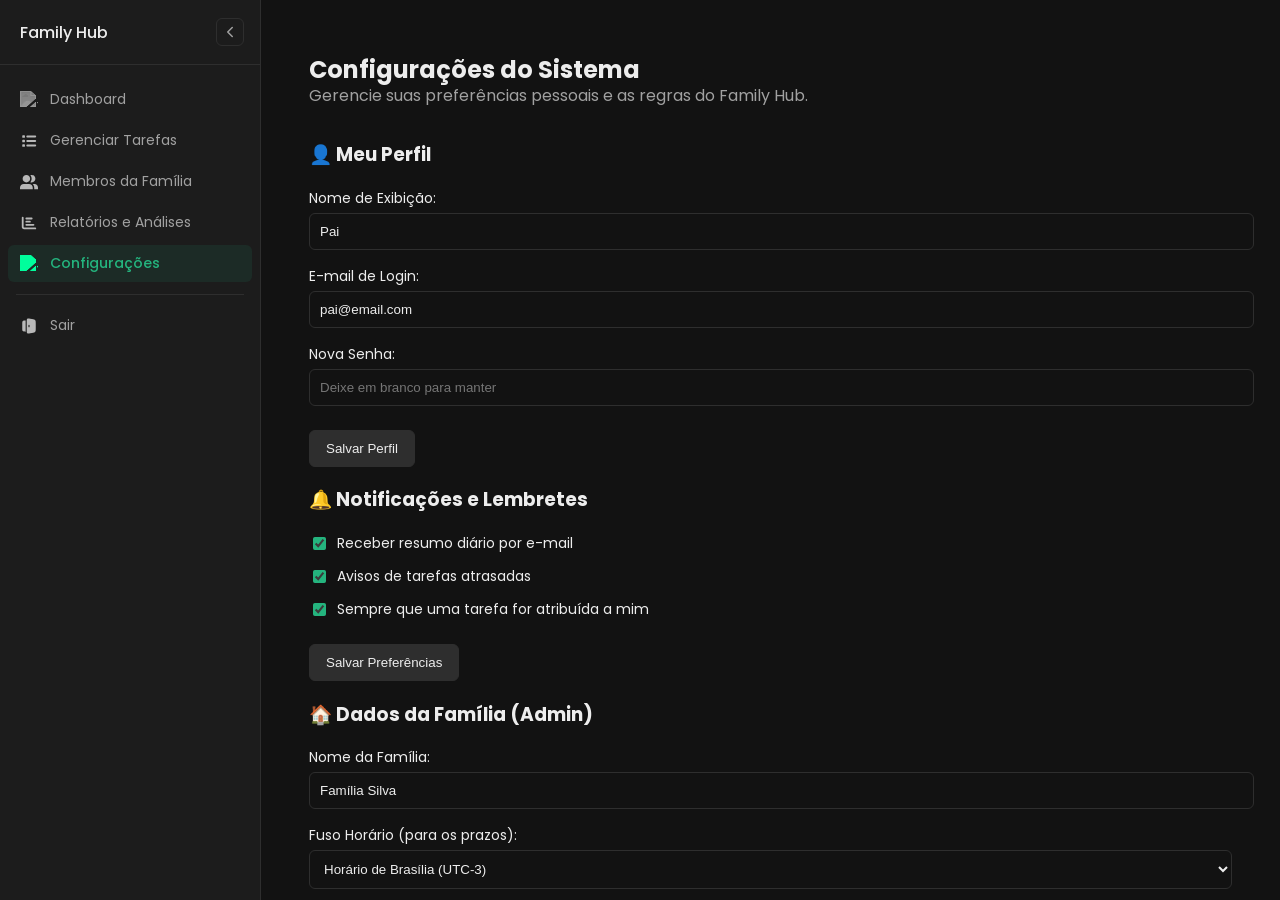
==== pages/configurações.html @ 8e5e6873 "Criação da estrutura" ====
<!DOCTYPE html>
<html lang="pt-br">

<head>
    <meta charset="UTF-8">
    <meta name="viewport" content="width=device-width, initial-scale=1.0">
    <title>Family Hub - Configurações</title>
    <link rel="stylesheet" href="../css/style.css">
</head>

<body>
    <div id="layout-principal" class="layout-principal">

        <aside id="menu-lateral" class="menu-lateral">
            <div class="sidebar-header">
                <h1>Family Hub</h1>
                <button id="toggle-sidebar" class="toggle-btn" title="Recolher Menu">
                    <svg width="18" height="18" viewBox="0 0 24 24" fill="none" stroke="currentColor" stroke-width="2" stroke-linecap="round" stroke-linejoin="round"><polyline points="15 18 9 12 15 6"></polyline></svg>
                </button>
            </div>
            <nav>
                <ul>
                    <li>
                        <a href="../index.html">
                            <img class="icon" src="../assets/icons/house-solid-full.svg" alt="#">
                            <span class="menu-text">Dashboard</span>
                        </a>
                    </li>
                    <li>
                        <a href="tarefas.html">
                            <img class="icon" src="../assets/icons/list-solid-full.svg" alt="#">
                            <span class="menu-text">Gerenciar Tarefas</span>
                        </a>
                    </li>
                    <li>
                        <a href="membros.html">
                            <img class="icon" src="../assets/icons/members.svg" alt="#">
                            <span class="menu-text">Membros da Família</span>
                        </a>
                    </li>
                    <li>
                        <a href="relatorios.html">
                            <img class="icon" src="../assets/icons/chart-bar-solid-full.svg" alt="#">
                            <span class="menu-text">Relatórios e Análises</span>
                        </a>
                    </li>
                    <li>
                        <a href="configurações.html" class="active">
                            <img class="icon" src="../assets/icons/gear-solid-full.svg" alt="#">
                            <span class="menu-text">Configurações</span>
                        </a>
                    </li>
                </ul>
                <hr>
                <ul>
                    <li>
                        <a href="login.html">
                            <img class="icon" src="../assets/icons/solar_exit-bold.svg" alt="#">
                            <span class="menu-text">Sair</span>
                        </a>
                    </li>
                </ul>
            </nav>
        </aside>

        <main class="conteudo-principal">
            <h2>Configurações do Sistema</h2>
            <p style="color: var(--text-secondary); margin-top: -24px; margin-bottom: 32px;">Gerencie suas preferências pessoais e as regras do Family Hub.</p>

            <div class="grid-resumo" style="grid-template-columns: 1fr;"> <!-- Config blocks layout -->
                <section>
                    <h3>👤 Meu Perfil</h3>
                    <form action="#" method="POST">
                        <div style="margin-bottom: 16px;">
                            <label style="display:block; margin-bottom: 4px; font-size: 14px;">Nome de Exibição:</label>
                            <input type="text" name="nome" value="Pai" required style="width: 100%; padding: 10px; border-radius: 6px; border: 1px solid var(--border-color); background: var(--bg-main); color: var(--text-primary);">
                        </div>
                        <div style="margin-bottom: 16px;">
                            <label style="display:block; margin-bottom: 4px; font-size: 14px;">E-mail de Login:</label>
                            <input type="email" name="email" value="pai@email.com" required style="width: 100%; padding: 10px; border-radius: 6px; border: 1px solid var(--border-color); background: var(--bg-main); color: var(--text-primary);">
                        </div>
                        <div style="margin-bottom: 24px;">
                            <label style="display:block; margin-bottom: 4px; font-size: 14px;">Nova Senha:</label>
                            <input type="password" name="senha" placeholder="Deixe em branco para manter" style="width: 100%; padding: 10px; border-radius: 6px; border: 1px solid var(--border-color); background: var(--bg-main); color: var(--text-primary);">
                        </div>
                        <button type="submit" style="background: var(--bg-hover); color: var(--text-primary); border: 1px solid var(--border-color); padding: 10px 16px; border-radius: 6px; font-weight: 500; cursor: pointer;">Salvar Perfil</button>
                    </form>
                </section>

                <section>
                    <h3>🔔 Notificações e Lembretes</h3>
                    <form action="#" method="POST">
                        <div style="margin-bottom: 12px; display: flex; align-items: center; gap: 8px;">
                            <input type="checkbox" name="notif_email" checked style="accent-color: var(--accent-color);">
                            <label style="font-size: 14px;">Receber resumo diário por e-mail</label>
                        </div>
                        <div style="margin-bottom: 12px; display: flex; align-items: center; gap: 8px;">
                            <input type="checkbox" name="notif_atraso" checked style="accent-color: var(--accent-color);">
                            <label style="font-size: 14px;">Avisos de tarefas atrasadas</label>
                        </div>
                        <div style="margin-bottom: 24px; display: flex; align-items: center; gap: 8px;">
                            <input type="checkbox" name="notif_nova_tarefa" checked style="accent-color: var(--accent-color);">
                            <label style="font-size: 14px;">Sempre que uma tarefa for atribuída a mim</label>
                        </div>
                        <button type="submit" style="background: var(--bg-hover); color: var(--text-primary); border: 1px solid var(--border-color); padding: 10px 16px; border-radius: 6px; font-weight: 500; cursor: pointer;">Salvar Preferências</button>
                    </form>
                </section>

                <section>
                    <h3>🏠 Dados da Família (Admin)</h3>
                    <form action="#" method="POST">
                        <div style="margin-bottom: 16px;">
                            <label style="display:block; margin-bottom: 4px; font-size: 14px;">Nome da Família:</label>
                            <input type="text" name="nome_familia" value="Família Silva" style="width: 100%; padding: 10px; border-radius: 6px; border: 1px solid var(--border-color); background: var(--bg-main); color: var(--text-primary);">
                        </div>
                        <div style="margin-bottom: 24px;">
                            <label style="display:block; margin-bottom: 4px; font-size: 14px;">Fuso Horário (para os prazos):</label>
                            <select name="fuso_horario" style="width: 100%; padding: 10px; border-radius: 6px; border: 1px solid var(--border-color); background: var(--bg-main); color: var(--text-primary);">
                                <option value="America/Sao_Paulo" selected>Horário de Brasília (UTC-3)</option>
                                <option value="America/Manaus">Manaus (UTC-4)</option>
                            </select>
                        </div>
                        <button type="submit" style="background: var(--bg-hover); color: var(--text-primary); border: 1px solid var(--border-color); padding: 10px 16px; border-radius: 6px; font-weight: 500; cursor: pointer;">Atualizar Família</button>
                    </form>
                </section>

                <section style="border-left: 4px solid var(--danger-color);">
                    <h3 style="color: var(--danger-color);">⚠️ Zona de Perigo</h3>
                    <p style="font-size: 14px; margin-bottom: 16px;">Ações irreversíveis para a sua conta.</p>
                    <button type="button" style="background: transparent; color: var(--danger-color); border: 1px solid var(--danger-color); padding: 10px 16px; border-radius: 6px; font-weight: 500; cursor: pointer;">Apagar Minha Conta e Dados</button>
                </section>
            </div>
        </main>
    </div>

    <script src="../js/sidebar.js"></script>
    <script src="../js/main.js"></script>
</body>

</html>
---- css/style.css ----
@import url('https://fonts.googleapis.com/css2?family=Poppins:wght@400;500;600&display=swap');

:root {
    --bg-main: #121212;
    --bg-panel: #1c1c1c;
    --bg-hover: #2e2e2e;
    --border-color: #2e2e2e;
    --text-primary: #ededed;
    --text-secondary: #a1a1a1;
    --accent-color: #24b47e;
    --danger-color: #f56565;
}

body, html {
    margin: 0;
    padding: 0;
    height: 100%;
    font-family: 'Poppins', system-ui, -apple-system, sans-serif;
    background-color: var(--bg-main);
    color: var(--text-primary);
}

header {
    display: none;
}

.layout-principal {
    display: flex;
    height: 100vh;
    overflow: hidden;
}

/* Sidebar */
.menu-lateral {
    width: 260px;
    background-color: var(--bg-panel);
    border-right: 1px solid var(--border-color);
    display: flex;
    flex-direction: column;
    transition: width 0.3s cubic-bezier(0.25, 0.8, 0.25, 1);
    overflow: hidden;
    position: relative;
    z-index: 10;
}

.menu-lateral.collapsed {
    width: 64px;
}

.sidebar-header {
    height: 64px;
    min-height: 64px;
    display: flex;
    align-items: center;
    padding: 0 16px;
    border-bottom: 1px solid var(--border-color);
    justify-content: space-between;
}

.sidebar-header h1 {
    font-size: 16px;
    font-weight: 500;
    color: var(--text-primary);
    margin: 0;
    white-space: nowrap;
    opacity: 1;
    transition: opacity 0.2s;
    margin-left: 4px;
}

.menu-lateral.collapsed .sidebar-header h1 {
    opacity: 0;
    pointer-events: none;
}

.toggle-btn {
    background: none;
    border: 1px solid var(--border-color);
    color: var(--text-secondary);
    cursor: pointer;
    padding: 4px;
    display: flex;
    align-items: center;
    border-radius: 6px;
    transition: 0.2s;
    position: absolute;
    right: 16px;
}

.toggle-btn:hover {
    background-color: var(--bg-hover);
    color: var(--text-primary);
}

.menu-lateral nav {
    flex: 1;
    padding: 16px 8px;
    overflow-y: auto;
}

.menu-lateral nav::-webkit-scrollbar {
    width: 4px;
}

.menu-lateral nav::-webkit-scrollbar-thumb {
    background-color: var(--bg-hover);
    border-radius: 4px;
}

.menu-lateral ul {
    list-style-type: none;
    padding: 0;
    margin: 0;
}

.menu-lateral li {
    margin-bottom: 4px;
}

.menu-lateral a {
    text-decoration: none;
    color: var(--text-secondary);
    display: flex;
    align-items: center;
    padding: 8px 12px;
    border-radius: 6px;
    transition: all 0.2s;
    white-space: nowrap;
    font-size: 14px;
}

.menu-lateral a:hover {
    background-color: var(--bg-hover);
    color: var(--text-primary);
}

.menu-lateral a.active {
    background-color: rgba(36, 180, 126, 0.1);
    color: var(--accent-color);
    font-weight: 500;
}

.icon {
    width: 18px;
    height: 18px;
    min-width: 18px;
    margin-right: 12px;
    filter: invert(0.6) sepia(0) saturate(0) hue-rotate(0) brightness(1.2); 
    transition: margin 0.3s;
}

.menu-lateral a.active .icon {
    filter: invert(0.5) sepia(1) saturate(5) hue-rotate(110deg) brightness(1.2); 
}

/* Hover botão de sair */
.menu-lateral a[href*="login.html"]:hover {
    background-color: rgba(245, 101, 101, 0.1);
    color: var(--danger-color);
}

.menu-lateral a[href*="login.html"]:hover .icon {
    filter: invert(40%) sepia(85%) saturate(2250%) hue-rotate(338deg) brightness(97%) contrast(92%);
}

/* Quando colapsado */
.menu-lateral.collapsed a {
    padding: 8px;
    justify-content: center;
}

.menu-lateral.collapsed .icon {
    margin-right: 0;
}

.menu-lateral.collapsed .menu-text {
    opacity: 0;
    pointer-events: none;
    transition: opacity 0.1s;
    width: 0;
}

.menu-text {
    opacity: 1;
    transition: opacity 0.3s 0.1s; 
}

.menu-lateral hr {
    border: none;
    border-top: 1px solid var(--border-color);
    margin: 12px 8px;
}

/* Main Content Wrapper */
.conteudo-principal {
    flex: 1;
    padding: 32px 48px;
    overflow-y: auto;
    background-color: var(--bg-main);
}
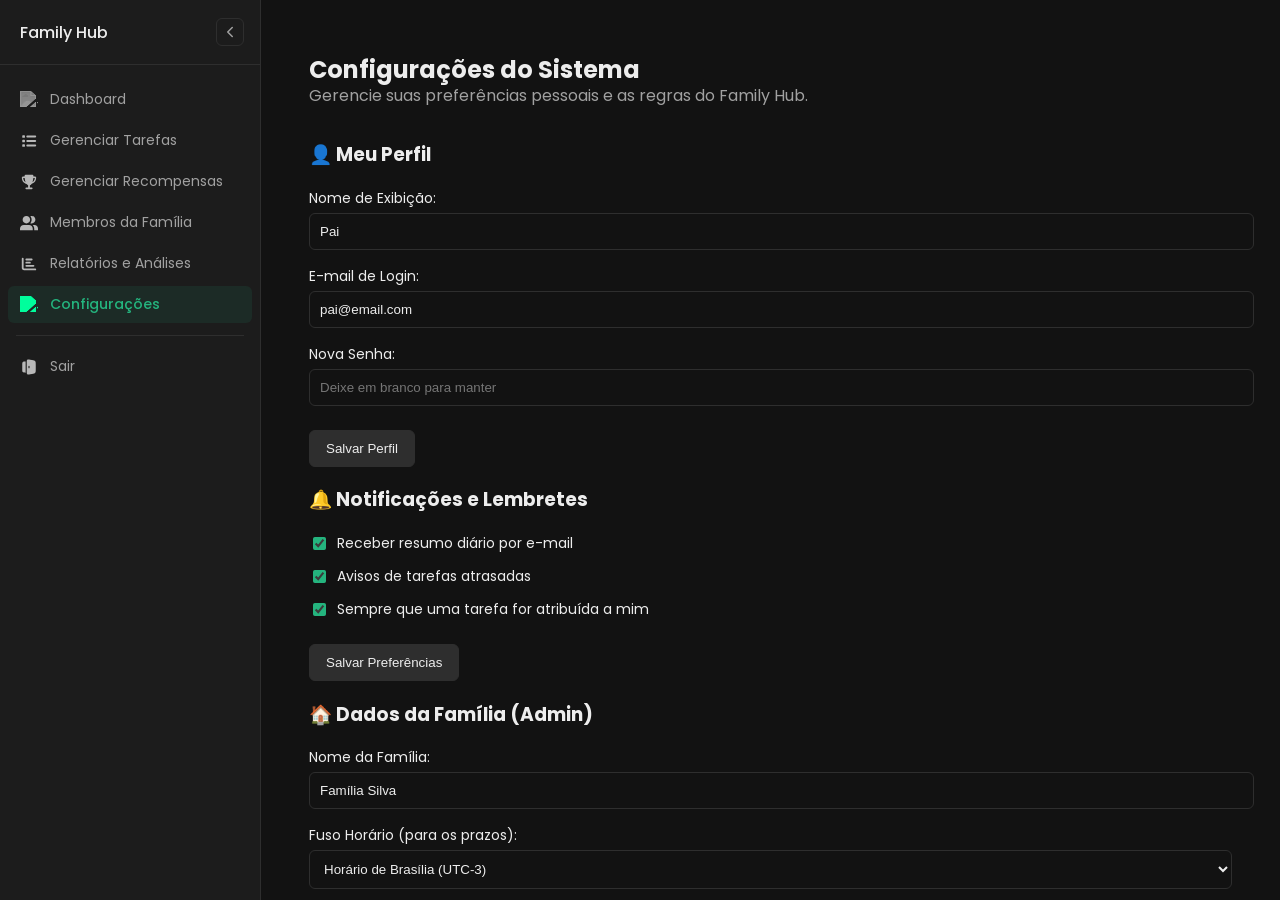
==== commit f220509b: "///Aprimoramento da página de Gerenciamento de Membros" ====
--- a/pages/configurações.html
+++ b/pages/configurações.html
@@ -30,6 +30,12 @@
                         <a href="tarefas.html">
                             <img class="icon" src="../assets/icons/list-solid-full.svg" alt="#">
                             <span class="menu-text">Gerenciar Tarefas</span>
+                        </a>
+                    </li>
+                    <li>
+                        <a href="recompensas.html">
+                            <img class="icon" src="../assets/icons/trophy-solid-full.svg" alt="#">
+                            <span class="menu-text">Gerenciar Recompensas</span>
                         </a>
                     </li>
                     <li>
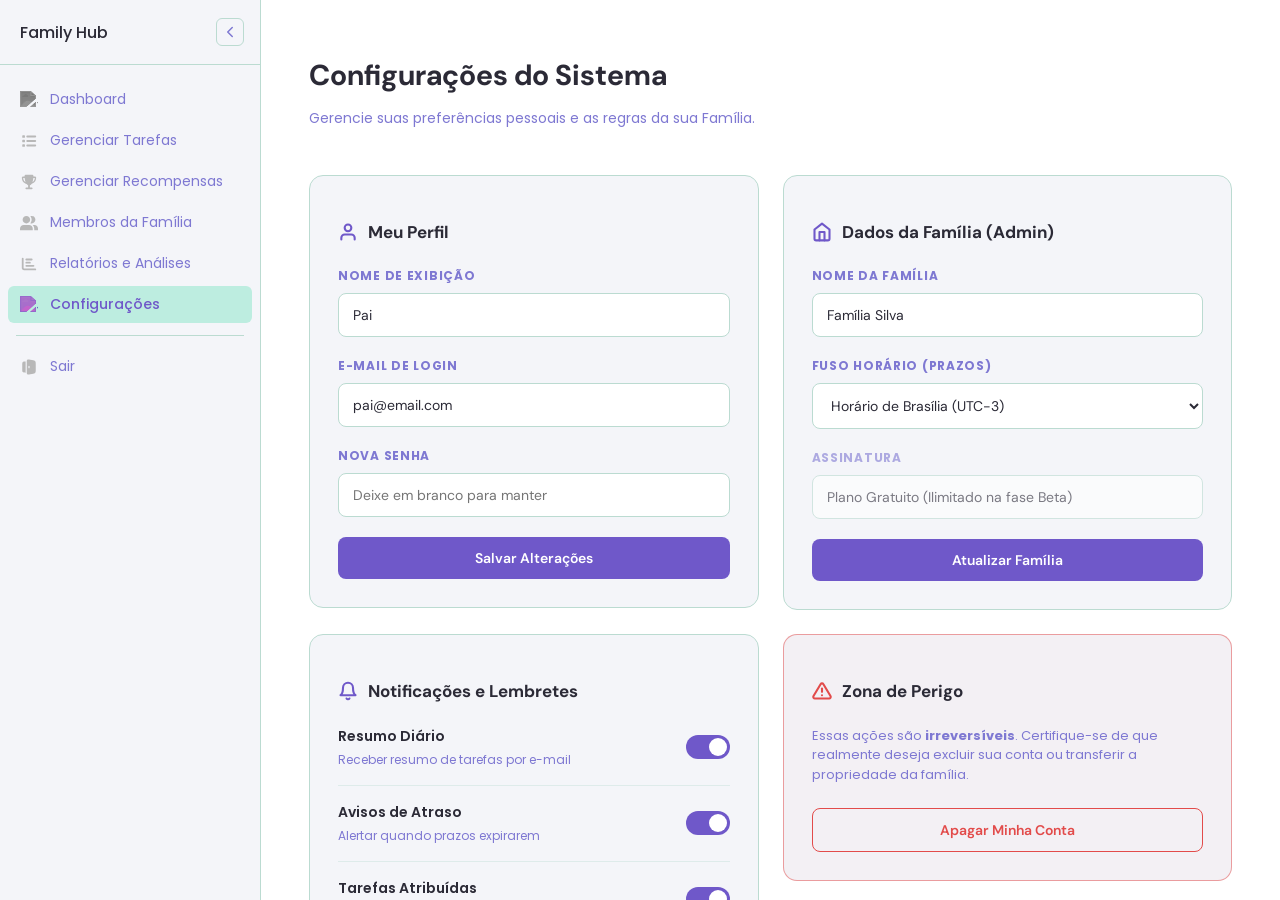
==== commit 4c39ff6e: "Atualização do sistema" ====
--- a/pages/configurações.html
+++ b/pages/configurações.html
@@ -6,6 +6,223 @@
     <meta name="viewport" content="width=device-width, initial-scale=1.0">
     <title>Family Hub - Configurações</title>
     <link rel="stylesheet" href="../css/style.css">
+    <link rel="preconnect" href="https://fonts.googleapis.com">
+    <link href="https://fonts.googleapis.com/css2?family=DM+Sans:wght@400;500;600;700&display=swap" rel="stylesheet">
+    
+    <style>
+        .page-header {
+            display: flex;
+            align-items: flex-start;
+            justify-content: space-between;
+            gap: 16px;
+            margin-bottom: 32px;
+            flex-wrap: wrap;
+        }
+        .page-header h2 {
+            font-size: 1.8rem;
+            font-weight: 700;
+            color: var(--text-primary);
+            margin-bottom: 6px;
+            font-family: 'DM Sans', sans-serif;
+        }
+        .page-header p {
+            font-size: 14px;
+            color: var(--text-secondary);
+        }
+
+        .settings-grid {
+            display: grid;
+            grid-template-columns: repeat(auto-fit, minmax(400px, 1fr));
+            gap: 24px;
+            align-items: flex-start;
+        }
+
+        .settings-card {
+            background: var(--bg-panel);
+            border: 1px solid var(--border-color);
+            border-radius: 14px;
+            padding: 28px;
+            transition: 0.2s ease;
+        }
+
+        .settings-card:hover {
+            border-color: var(--accent-light);
+            box-shadow: 0 4px 20px rgba(111, 88, 201, 0.08);
+        }
+
+        .settings-card h3 {
+            font-family: 'DM Sans', sans-serif;
+            font-size: 17px;
+            font-weight: 700;
+            color: var(--text-primary);
+            margin-bottom: 24px;
+            display: flex;
+            align-items: center;
+            gap: 10px;
+        }
+
+        .settings-card h3 svg {
+            color: var(--accent-color);
+        }
+
+        .form-group {
+            margin-bottom: 20px;
+        }
+
+        .form-group label {
+            display: block;
+            font-size: 12px;
+            font-weight: 700;
+            text-transform: uppercase;
+            letter-spacing: .06em;
+            color: var(--text-secondary);
+            margin-bottom: 8px;
+        }
+
+        .form-group input[type="text"],
+        .form-group input[type="email"],
+        .form-group input[type="password"],
+        .form-group select {
+            width: 100%;
+            padding: 12px 14px;
+            border-radius: 8px;
+            border: 1px solid var(--border-color);
+            background: var(--bg-main);
+            color: var(--text-primary);
+            font-size: 14px;
+            font-family: 'DM Sans', sans-serif;
+            outline: none;
+            transition: 0.2s ease;
+            box-sizing: border-box;
+        }
+
+        .form-group input:focus, .form-group select:focus {
+            border-color: var(--accent-color);
+            box-shadow: 0 0 0 3px color-mix(in srgb, var(--accent-color) 15%, transparent);
+        }
+
+        .toggle-switch {
+            display: flex;
+            align-items: center;
+            justify-content: space-between;
+            margin-bottom: 16px;
+            padding-bottom: 16px;
+            border-bottom: 1px solid color-mix(in srgb, var(--border-color) 40%, transparent);
+        }
+
+        .toggle-switch:last-of-type {
+            border-bottom: none;
+            margin-bottom: 24px;
+        }
+
+        .toggle-label {
+            display: flex;
+            flex-direction: column;
+            gap: 4px;
+        }
+
+        .toggle-label span {
+            font-size: 14px;
+            font-weight: 600;
+            color: var(--text-primary);
+        }
+
+        .toggle-label small {
+            font-size: 12px;
+            color: var(--text-secondary);
+        }
+
+        /* Estilo do Switch Moderno */
+        .switch {
+            position: relative;
+            display: inline-block;
+            width: 44px;
+            height: 24px;
+            flex-shrink: 0;
+        }
+
+        .switch input { opacity: 0; width: 0; height: 0; }
+
+        .slider {
+            position: absolute;
+            cursor: pointer;
+            top: 0; left: 0; right: 0; bottom: 0;
+            background-color: var(--border-color);
+            transition: .3s;
+            border-radius: 34px;
+        }
+
+        .slider:before {
+            position: absolute;
+            content: "";
+            height: 18px;
+            width: 18px;
+            left: 3px;
+            bottom: 3px;
+            background-color: white;
+            transition: .3s cubic-bezier(.4,0,.2,1);
+            border-radius: 50%;
+        }
+
+        input:checked + .slider {
+            background-color: var(--accent-color);
+        }
+
+        input:checked + .slider:before {
+            transform: translateX(20px);
+        }
+
+        /* Botões */
+        .btn-submit {
+            background: var(--accent-color);
+            color: var(--bg-main);
+            border: none;
+            padding: 12px 24px;
+            border-radius: 8px;
+            font-weight: 600;
+            font-size: 14px;
+            font-family: 'DM Sans', sans-serif;
+            cursor: pointer;
+            transition: 0.2s;
+            width: 100%;
+        }
+
+        .btn-submit:hover {
+            background: var(--text-primary);
+            transform: translateY(-2px);
+            box-shadow: 0 4px 12px rgba(0,0,0,0.1);
+        }
+
+        .btn-danger-outline {
+            background: transparent;
+            color: var(--danger-color);
+            border: 1px solid var(--danger-color);
+            padding: 12px 24px;
+            border-radius: 8px;
+            font-weight: 600;
+            font-size: 14px;
+            font-family: 'DM Sans', sans-serif;
+            cursor: pointer;
+            transition: 0.2s;
+            width: 100%;
+        }
+
+        .btn-danger-outline:hover {
+            background: var(--danger-color);
+            color: white;
+            transform: translateY(-2px);
+            box-shadow: 0 4px 12px color-mix(in srgb, var(--danger-color) 30%, transparent);
+        }
+
+        .danger-zone {
+            border-color: color-mix(in srgb, var(--danger-color) 50%, transparent);
+            background: color-mix(in srgb, var(--danger-color) 3%, var(--bg-panel));
+        }
+        
+        .danger-zone h3 svg {
+            color: var(--danger-color);
+        }
+    </style>
 </head>
 
 <body>
@@ -70,77 +287,129 @@
         </aside>
 
         <main class="conteudo-principal">
-            <h2>Configurações do Sistema</h2>
-            <p style="color: var(--text-secondary); margin-top: -24px; margin-bottom: 32px;">Gerencie suas preferências pessoais e as regras do Family Hub.</p>
-
-            <div class="grid-resumo" style="grid-template-columns: 1fr;"> <!-- Config blocks layout -->
-                <section>
-                    <h3>👤 Meu Perfil</h3>
-                    <form action="#" method="POST">
-                        <div style="margin-bottom: 16px;">
-                            <label style="display:block; margin-bottom: 4px; font-size: 14px;">Nome de Exibição:</label>
-                            <input type="text" name="nome" value="Pai" required style="width: 100%; padding: 10px; border-radius: 6px; border: 1px solid var(--border-color); background: var(--bg-main); color: var(--text-primary);">
-                        </div>
-                        <div style="margin-bottom: 16px;">
-                            <label style="display:block; margin-bottom: 4px; font-size: 14px;">E-mail de Login:</label>
-                            <input type="email" name="email" value="pai@email.com" required style="width: 100%; padding: 10px; border-radius: 6px; border: 1px solid var(--border-color); background: var(--bg-main); color: var(--text-primary);">
-                        </div>
-                        <div style="margin-bottom: 24px;">
-                            <label style="display:block; margin-bottom: 4px; font-size: 14px;">Nova Senha:</label>
-                            <input type="password" name="senha" placeholder="Deixe em branco para manter" style="width: 100%; padding: 10px; border-radius: 6px; border: 1px solid var(--border-color); background: var(--bg-main); color: var(--text-primary);">
-                        </div>
-                        <button type="submit" style="background: var(--bg-hover); color: var(--text-primary); border: 1px solid var(--border-color); padding: 10px 16px; border-radius: 6px; font-weight: 500; cursor: pointer;">Salvar Perfil</button>
+            <div class="page-header">
+                <div>
+                    <h2>Configurações do Sistema</h2>
+                    <p>Gerencie suas preferências pessoais e as regras da sua Família.</p>
+                </div>
+            </div>
+
+            <div class="settings-grid">
+                
+                <!-- Perfil -->
+                <section class="settings-card">
+                    <h3>
+                        <svg width="20" height="20" viewBox="0 0 24 24" fill="none" stroke="currentColor" stroke-width="2.5" stroke-linecap="round" stroke-linejoin="round"><path d="M20 21v-2a4 4 0 0 0-4-4H8a4 4 0 0 0-4 4v2"></path><circle cx="12" cy="7" r="4"></circle></svg>
+                        Meu Perfil
+                    </h3>
+                    <form action="#" method="POST" onsubmit="event.preventDefault(); alert('Perfil salvo com sucesso!');">
+                        <div class="form-group">
+                            <label>Nome de Exibição</label>
+                            <input type="text" name="nome" value="Pai" required>
+                        </div>
+                        <div class="form-group">
+                            <label>E-mail de Login</label>
+                            <input type="email" name="email" value="pai@email.com" required>
+                        </div>
+                        <div class="form-group">
+                            <label>Nova Senha</label>
+                            <input type="password" name="senha" placeholder="Deixe em branco para manter">
+                        </div>
+                        <button type="submit" class="btn-submit">Salvar Alterações</button>
                     </form>
                 </section>
 
-                <section>
-                    <h3>🔔 Notificações e Lembretes</h3>
-                    <form action="#" method="POST">
-                        <div style="margin-bottom: 12px; display: flex; align-items: center; gap: 8px;">
-                            <input type="checkbox" name="notif_email" checked style="accent-color: var(--accent-color);">
-                            <label style="font-size: 14px;">Receber resumo diário por e-mail</label>
-                        </div>
-                        <div style="margin-bottom: 12px; display: flex; align-items: center; gap: 8px;">
-                            <input type="checkbox" name="notif_atraso" checked style="accent-color: var(--accent-color);">
-                            <label style="font-size: 14px;">Avisos de tarefas atrasadas</label>
-                        </div>
-                        <div style="margin-bottom: 24px; display: flex; align-items: center; gap: 8px;">
-                            <input type="checkbox" name="notif_nova_tarefa" checked style="accent-color: var(--accent-color);">
-                            <label style="font-size: 14px;">Sempre que uma tarefa for atribuída a mim</label>
-                        </div>
-                        <button type="submit" style="background: var(--bg-hover); color: var(--text-primary); border: 1px solid var(--border-color); padding: 10px 16px; border-radius: 6px; font-weight: 500; cursor: pointer;">Salvar Preferências</button>
+                <!-- Família -->
+                <section class="settings-card">
+                    <h3>
+                        <svg width="20" height="20" viewBox="0 0 24 24" fill="none" stroke="currentColor" stroke-width="2.5" stroke-linecap="round" stroke-linejoin="round"><path d="M3 9l9-7 9 7v11a2 2 0 0 1-2 2H5a2 2 0 0 1-2-2z"></path><polyline points="9 22 9 12 15 12 15 22"></polyline></svg>
+                        Dados da Família (Admin)
+                    </h3>
+                    <form action="#" method="POST" onsubmit="event.preventDefault(); alert('Dados da família atualizados!');">
+                        <div class="form-group">
+                            <label>Nome da Família</label>
+                            <input type="text" name="nome_familia" value="Família Silva" required>
+                        </div>
+                        <div class="form-group">
+                            <label>Fuso Horário (Prazos)</label>
+                            <select name="fuso_horario">
+                                <option value="America/Sao_Paulo" selected>Horário de Brasília (UTC-3)</option>
+                                <option value="America/Manaus">Manaus (UTC-4)</option>
+                                <option value="America/Rio_Branco">Rio Branco (UTC-5)</option>
+                            </select>
+                        </div>
+                        <div class="form-group" style="opacity: 0.6; pointer-events: none;">
+                            <label>Assinatura</label>
+                            <input type="text" value="Plano Gratuito (Ilimitado na fase Beta)" disabled>
+                        </div>
+                        <button type="submit" class="btn-submit">Atualizar Família</button>
                     </form>
                 </section>
 
-                <section>
-                    <h3>🏠 Dados da Família (Admin)</h3>
-                    <form action="#" method="POST">
-                        <div style="margin-bottom: 16px;">
-                            <label style="display:block; margin-bottom: 4px; font-size: 14px;">Nome da Família:</label>
-                            <input type="text" name="nome_familia" value="Família Silva" style="width: 100%; padding: 10px; border-radius: 6px; border: 1px solid var(--border-color); background: var(--bg-main); color: var(--text-primary);">
-                        </div>
-                        <div style="margin-bottom: 24px;">
-                            <label style="display:block; margin-bottom: 4px; font-size: 14px;">Fuso Horário (para os prazos):</label>
-                            <select name="fuso_horario" style="width: 100%; padding: 10px; border-radius: 6px; border: 1px solid var(--border-color); background: var(--bg-main); color: var(--text-primary);">
-                                <option value="America/Sao_Paulo" selected>Horário de Brasília (UTC-3)</option>
-                                <option value="America/Manaus">Manaus (UTC-4)</option>
-                            </select>
-                        </div>
-                        <button type="submit" style="background: var(--bg-hover); color: var(--text-primary); border: 1px solid var(--border-color); padding: 10px 16px; border-radius: 6px; font-weight: 500; cursor: pointer;">Atualizar Família</button>
+                <!-- Notificações -->
+                <section class="settings-card">
+                    <h3>
+                        <svg width="20" height="20" viewBox="0 0 24 24" fill="none" stroke="currentColor" stroke-width="2.5" stroke-linecap="round" stroke-linejoin="round"><path d="M18 8A6 6 0 0 0 6 8c0 7-3 9-3 9h18s-3-2-3-9"></path><path d="M13.73 21a2 2 0 0 1-3.46 0"></path></svg>
+                        Notificações e Lembretes
+                    </h3>
+                    <form action="#" method="POST" onsubmit="event.preventDefault(); alert('Preferências salvas!');">
+                        
+                        <div class="toggle-switch">
+                            <div class="toggle-label">
+                                <span>Resumo Diário</span>
+                                <small>Receber resumo de tarefas por e-mail</small>
+                            </div>
+                            <label class="switch">
+                                <input type="checkbox" name="notif_email" checked>
+                                <span class="slider"></span>
+                            </label>
+                        </div>
+
+                        <div class="toggle-switch">
+                            <div class="toggle-label">
+                                <span>Avisos de Atraso</span>
+                                <small>Alertar quando prazos expirarem</small>
+                            </div>
+                            <label class="switch">
+                                <input type="checkbox" name="notif_atraso" checked>
+                                <span class="slider"></span>
+                            </label>
+                        </div>
+
+                        <div class="toggle-switch">
+                            <div class="toggle-label">
+                                <span>Tarefas Atribuídas</span>
+                                <small>Quando uma tarefa for delegada a mim</small>
+                            </div>
+                            <label class="switch">
+                                <input type="checkbox" name="notif_nova_tarefa" checked>
+                                <span class="slider"></span>
+                            </label>
+                        </div>
+
+                        <button type="submit" class="btn-submit" style="background: transparent; color: var(--text-primary); border: 1px solid var(--border-color);">Salvar Preferências</button>
                     </form>
                 </section>
 
-                <section style="border-left: 4px solid var(--danger-color);">
-                    <h3 style="color: var(--danger-color);">⚠️ Zona de Perigo</h3>
-                    <p style="font-size: 14px; margin-bottom: 16px;">Ações irreversíveis para a sua conta.</p>
-                    <button type="button" style="background: transparent; color: var(--danger-color); border: 1px solid var(--danger-color); padding: 10px 16px; border-radius: 6px; font-weight: 500; cursor: pointer;">Apagar Minha Conta e Dados</button>
+                <!-- Zona de Perigo -->
+                <section class="settings-card danger-zone">
+                    <h3>
+                        <svg width="20" height="20" viewBox="0 0 24 24" fill="none" stroke="currentColor" stroke-width="2.5" stroke-linecap="round" stroke-linejoin="round"><path d="M10.29 3.86L1.82 18a2 2 0 0 0 1.71 3h16.94a2 2 0 0 0 1.71-3L13.71 3.86a2 2 0 0 0-3.42 0z"></path><line x1="12" y1="9" x2="12" y2="13"></line><line x1="12" y1="17" x2="12.01" y2="17"></line></svg>
+                        Zona de Perigo
+                    </h3>
+                    <p style="font-size: 13px; color: var(--text-secondary); margin-bottom: 24px; line-height: 1.5;">
+                        Essas ações são <strong>irreversíveis</strong>. Certifique-se de que realmente deseja excluir sua conta ou transferir a propriedade da família.
+                    </p>
+                    <button type="button" class="btn-danger-outline" onclick="if(confirm('Tem certeza? Isso apagará todos os seus dados.')) alert('Conta apagada (Simulação).');">
+                        Apagar Minha Conta
+                    </button>
                 </section>
+
             </div>
         </main>
     </div>
 
     <script src="../js/sidebar.js"></script>
-    <script src="../js/main.js"></script>
+    <script src="../js/api.js"></script>
 </body>
-
 </html>
--- a/css/style.css
+++ b/css/style.css
@@ -1,14 +1,15 @@
 @import url('https://fonts.googleapis.com/css2?family=Poppins:wght@400;500;600&display=swap');
 
 :root {
-    --bg-main: #121212;
-    --bg-panel: #1c1c1c;
-    --bg-hover: #2e2e2e;
-    --border-color: #2e2e2e;
-    --text-primary: #ededed;
-    --text-secondary: #a1a1a1;
-    --accent-color: #24b47e;
-    --danger-color: #f56565;
+  --bg-main: #FFFFFF;
+  --bg-panel: #F4F5F9;
+  --bg-hover: #BDEDE0;
+  --border-color: #BBDBD1;
+  --text-primary: #2B2A36;
+  --text-secondary: #7E78D2;
+  --accent-color: #6F58C9;
+  --accent-light: #B6B8D6;
+  --danger-color: #E24B4A;
 }
 
 body, html {
@@ -135,7 +136,7 @@
 }
 
 .menu-lateral a.active {
-    background-color: rgba(36, 180, 126, 0.1);
+    background-color: var(--bg-hover);
     color: var(--accent-color);
     font-weight: 500;
 }
@@ -150,7 +151,7 @@
 }
 
 .menu-lateral a.active .icon {
-    filter: invert(0.5) sepia(1) saturate(5) hue-rotate(110deg) brightness(1.2); 
+    filter: invert(41%) sepia(45%) saturate(1074%) hue-rotate(222deg) brightness(85%) contrast(85%); 
 }
 
 /* Hover botão de sair */
@@ -198,3 +199,1165 @@
     overflow-y: auto;
     background-color: var(--bg-main);
 }
+
+/* Header Principal */
+.main-header {
+    display: flex;
+    justify-content: space-between;
+    align-items: center;
+    margin-bottom: 24px;
+    padding-bottom: 16px;
+    border-bottom: 1px solid var(--border-color);
+}
+
+.header-content {
+    display: flex;
+    align-items: center;
+    gap: 24px;
+}
+
+.main-header h2 {
+    margin: 0;
+    font-size: 24px;
+    font-weight: 600;
+    color: var(--text-primary);
+}
+
+.pontos-usuario {
+    display: flex;
+    align-items: center;
+    gap: 8px;
+    padding: 8px 16px;
+    background-color: var(--bg-panel);
+    border: 1px solid var(--border-color);
+    border-radius: 8px;
+}
+
+.pontos-label {
+    font-size: 14px;
+    color: var(--text-secondary);
+}
+
+.pontos-valor {
+    font-size: 18px;
+    font-weight: 600;
+    color: var(--accent-color);
+}
+
+.header-actions {
+    display: flex;
+    align-items: center;
+    gap: 12px;
+}
+
+.btn-toggle-view {
+    padding: 8px 12px;
+    background-color: var(--bg-panel);
+    border: 1px solid var(--border-color);
+    border-radius: 6px;
+    color: var(--text-secondary);
+    cursor: pointer;
+    transition: all 0.3s ease;
+    display: flex;
+    align-items: center;
+    justify-content: center;
+}
+
+.btn-toggle-view:hover {
+    background-color: var(--bg-hover);
+    color: var(--text-primary);
+    border-color: var(--accent-color);
+}
+
+.btn-novo {
+    background-color: var(--accent-color);
+    color: var(--bg-main);
+    border: none;
+    padding: 10px 20px;
+    border-radius: 6px;
+    font-weight: 500;
+    cursor: pointer;
+    font-family: 'Poppins', sans-serif;
+    transition: 0.2s;
+}
+
+.btn-novo:hover {
+    background-color: var(--text-secondary);
+    box-shadow: 0 4px 12px rgba(111, 88, 201, 0.3);
+}
+
+/* Cards - Padrão do projeto */
+.card {
+    background-color: var(--bg-panel);
+    border: 1px solid var(--border-color);
+    border-radius: 12px;
+    padding: 24px;
+    margin-bottom: 24px;
+}
+
+/* Seção de Categoria */
+.categoria-section {
+    margin-bottom: 32px;
+}
+
+.categoria-header {
+    display: flex;
+    align-items: center;
+    gap: 12px;
+    margin-bottom: 16px;
+}
+
+.categoria-icon {
+    font-size: 24px;
+}
+
+.categoria-titulo {
+    font-size: 18px;
+    font-weight: 600;
+    color: var(--text-primary);
+    margin: 0;
+}
+
+.categoria-divider {
+    height: 1px;
+    background-color: var(--border-color);
+    margin-bottom: 16px;
+}
+
+/* Grid de Recompensas */
+.recompensas-grid {
+    display: grid;
+    grid-template-columns: repeat(auto-fill, minmax(280px, 1fr));
+    gap: 20px;
+    transition: all 0.3s ease;
+}
+
+.recompensas-grid.lista-mode {
+    grid-template-columns: 1fr;
+    gap: 12px;
+}
+
+.recompensa-card {
+    transition: all 0.3s ease;
+}
+
+/* Card de Recompensa - Modo Lista */
+.recompensa-card.lista-mode {
+    display: flex;
+    align-items: center;
+    gap: 16px;
+    padding: 16px;
+}
+
+.recompensa-card.lista-mode .recompensa-imagem {
+    width: 80px;
+    height: 60px;
+    flex-shrink: 0;
+}
+
+.recompensa-card.lista-mode .recompensa-body {
+    flex: 1;
+    padding: 0;
+    border-top: none;
+    display: flex;
+    align-items: center;
+    gap: 16px;
+}
+
+.recompensa-card.lista-mode .recompensa-nome {
+    margin: 0;
+    font-size: 16px;
+}
+
+.recompensa-card.lista-mode .recompensa-descricao {
+    display: none;
+}
+
+.recompensa-card.lista-mode .recompensa-pontos {
+    margin: 0;
+}
+
+.recompensa-card.lista-mode .recompensa-limite {
+    display: none;
+}
+
+.recompensa-card.lista-mode .recompensa-actions {
+    padding: 0;
+    border-top: none;
+    flex-shrink: 0;
+}
+
+.recompensa-card.lista-mode .btn-editar,
+.recompensa-card.lista-mode .btn-excluir {
+    display: none;
+}
+
+.recompensa-card.lista-mode .btn-resgatar {
+    flex: none;
+    padding: 8px 20px;
+}
+
+/* ==================== ESTILOS DA PÁGINA DE RECOMPENSAS ==================== */
+
+/* Filtros Container */
+.filtros-container {
+    display: flex;
+    gap: 20px;
+    flex-wrap: wrap;
+    align-items: flex-end;
+}
+
+.filtro-grupo {
+    display: flex;
+    flex-direction: column;
+    gap: 8px;
+    flex: 1;
+    min-width: 200px;
+}
+
+.filtro-grupo label {
+    font-size: 14px;
+    font-weight: 500;
+    color: var(--text-secondary);
+}
+
+.filtro-grupo input,
+.filtro-grupo select {
+    padding: 10px 14px;
+    background-color: var(--bg-main);
+    border: 1px solid var(--border-color);
+    border-radius: 6px;
+    color: var(--text-primary);
+    font-family: inherit;
+    font-size: 14px;
+    transition: border-color 0.3s ease;
+}
+
+.filtro-grupo input:focus,
+.filtro-grupo select:focus {
+    outline: none;
+    border-color: var(--accent-color);
+}
+
+/* Grid de Recompensas */
+.recompensas-grid {
+    display: grid;
+    grid-template-columns: repeat(auto-fill, minmax(280px, 1fr));
+    gap: 20px;
+    margin-top: 20px;
+}
+
+/* Card de Recompensa */
+.recompensa-card {
+    background-color: var(--bg-main);
+    border: 1px solid var(--border-color);
+    border-radius: 12px;
+    overflow: hidden;
+    transition: all 0.3s ease;
+}
+
+.recompensa-card:hover {
+    border-color: var(--accent-color);
+    transform: translateY(-4px);
+    box-shadow: 0 8px 16px rgba(0, 0, 0, 0.3);
+}
+
+.recompensa-imagem {
+    position: relative;
+    width: 100%;
+    height: 180px;
+    overflow: hidden;
+    background-color: var(--bg-hover);
+}
+
+.recompensa-imagem img {
+    width: 100%;
+    height: 100%;
+    object-fit: cover;
+    transition: transform 0.3s ease;
+}
+
+.recompensa-card:hover .recompensa-imagem img {
+    transform: scale(1.05);
+}
+
+.recompensa-header {
+    position: absolute;
+    top: 12px;
+    left: 12px;
+    right: 12px;
+    display: flex;
+    justify-content: space-between;
+    align-items: center;
+    padding: 8px 12px;
+    background-color: rgba(0, 0, 0, 0.7);
+    border-radius: 8px;
+    backdrop-filter: blur(4px);
+}
+
+.recompensa-categoria {
+    font-size: 12px;
+    font-weight: 500;
+    color: white;
+}
+
+.recompensa-status {
+    font-size: 12px;
+    padding: 4px 8px;
+    border-radius: 4px;
+    font-weight: 500;
+}
+
+.recompensa-status.disponivel {
+    background-color: rgba(36, 180, 126, 0.2);
+    color: var(--accent-color);
+}
+
+.recompensa-status.resgatado {
+    background-color: rgba(161, 161, 161, 0.2);
+    color: var(--text-secondary);
+}
+
+.recompensa-status.indisponivel {
+    background-color: rgba(245, 101, 101, 0.2);
+    color: var(--danger-color);
+}
+
+.recompensa-body {
+    padding: 16px;
+    border-top: 1px solid var(--border-color);
+}
+
+.recompensa-nome {
+    margin: 0 0 8px 0;
+    font-size: 18px;
+    font-weight: 600;
+    color: var(--text-primary);
+}
+
+.recompensa-descricao {
+    margin: 0 0 16px 0;
+    font-size: 14px;
+    color: var(--text-secondary);
+    line-height: 1.5;
+}
+
+.recompensa-pontos {
+    display: flex;
+    align-items: baseline;
+    gap: 4px;
+    margin-bottom: 8px;
+}
+
+.pontos-valor {
+    font-size: 24px;
+    font-weight: 600;
+    color: var(--accent-color);
+}
+
+.pontos-label {
+    font-size: 12px;
+    color: var(--text-secondary);
+}
+
+.recompensa-limite {
+    font-size: 12px;
+    color: var(--text-secondary);
+}
+
+.recompensa-actions {
+    display: flex;
+    gap: 8px;
+    padding: 12px 16px;
+}
+
+.recompensa-actions button {
+    flex: 1;
+    padding: 8px 12px;
+    border: none;
+    border-radius: 6px;
+    font-size: 13px;
+    font-weight: 500;
+    cursor: pointer;
+    transition: all 0.3s ease;
+}
+
+.btn-resgatar {
+    background-color: var(--accent-color);
+    color: white;
+}
+
+.btn-resgatar:hover:not(:disabled) {
+    background-color: #1fa06f;
+}
+
+.btn-resgatar:disabled {
+    opacity: 0.5;
+    cursor: not-allowed;
+}
+
+.btn-editar {
+    background-color: var(--bg-hover);
+    color: var(--text-primary);
+}
+
+.btn-editar:hover {
+    background-color: #3a3a3a;
+}
+
+.btn-excluir {
+    background-color: rgba(245, 101, 101, 0.2);
+    color: var(--danger-color);
+}
+
+.btn-excluir:hover {
+    background-color: rgba(245, 101, 101, 0.3);
+}
+
+/* Sem Resultados */
+.sem-resultados {
+    text-align: center;
+    padding: 40px;
+    color: var(--text-secondary);
+}
+
+/* Tabela de Histórico */
+.tabela-container {
+    overflow-x: auto;
+}
+
+.tabela-dados {
+    width: 100%;
+    border-collapse: collapse;
+}
+
+.tabela-dados thead {
+    background-color: var(--bg-hover);
+}
+
+.tabela-dados th {
+    padding: 12px 16px;
+    text-align: left;
+    font-size: 14px;
+    font-weight: 500;
+    color: var(--text-secondary);
+    border-bottom: 1px solid var(--border-color);
+}
+
+.tabela-dados td {
+    padding: 12px 16px;
+    border-bottom: 1px solid var(--border-color);
+    font-size: 14px;
+}
+
+.tabela-dados tr:hover {
+    background-color: var(--bg-hover);
+}
+
+.status-badge {
+    padding: 4px 8px;
+    border-radius: 4px;
+    font-size: 12px;
+    font-weight: 500;
+}
+
+.status-badge.concluido {
+    background-color: rgba(36, 180, 126, 0.2);
+    color: var(--accent-color);
+}
+
+.status-badge.pendente {
+    background-color: rgba(255, 193, 7, 0.2);
+    color: #ffc107;
+}
+
+/* Modal Overlay */
+.modal-overlay {
+    position: fixed;
+    top: 0;
+    left: 0;
+    width: 100%;
+    height: 100%;
+    background-color: rgba(0, 0, 0, 0.7);
+    display: flex;
+    align-items: center;
+    justify-content: center;
+    z-index: 1000;
+    animation: fadeIn 0.3s ease;
+}
+
+.modal-content {
+    background-color: var(--bg-panel);
+    border: 1px solid var(--border-color);
+    border-radius: 12px;
+    width: 90%;
+    max-width: 500px;
+    max-height: 90vh;
+    overflow-y: auto;
+    animation: slideUp 0.3s ease;
+}
+
+.modal-pequeno {
+    max-width: 400px;
+}
+
+.modal-header {
+    display: flex;
+    justify-content: space-between;
+    align-items: center;
+    padding: 20px 24px;
+    border-bottom: 1px solid var(--border-color);
+}
+
+.modal-header h3 {
+    margin: 0;
+    font-size: 18px;
+    font-weight: 600;
+    color: var(--text-primary);
+}
+
+.modal-close {
+    background: none;
+    border: none;
+    color: var(--text-secondary);
+    font-size: 24px;
+    cursor: pointer;
+    padding: 0;
+    width: 32px;
+    height: 32px;
+    display: flex;
+    align-items: center;
+    justify-content: center;
+    border-radius: 4px;
+    transition: all 0.3s ease;
+}
+
+.modal-close:hover {
+    background-color: var(--bg-hover);
+    color: var(--text-primary);
+}
+
+.modal-body {
+    padding: 24px;
+}
+
+.form-grupo {
+    margin-bottom: 20px;
+}
+
+.form-grupo label {
+    display: block;
+    margin-bottom: 8px;
+    font-size: 14px;
+    font-weight: 500;
+    color: var(--text-secondary);
+}
+
+.form-grupo input,
+.form-grupo textarea,
+.form-grupo select {
+    width: 100%;
+    padding: 10px 14px;
+    background-color: var(--bg-main);
+    border: 1px solid var(--border-color);
+    border-radius: 6px;
+    color: var(--text-primary);
+    font-family: inherit;
+    font-size: 14px;
+    transition: border-color 0.3s ease;
+}
+
+.form-grupo input:focus,
+.form-grupo textarea:focus,
+.form-grupo select:focus {
+    outline: none;
+    border-color: var(--accent-color);
+}
+
+.form-grupo textarea {
+    resize: vertical;
+}
+
+.checkbox-grupo label {
+    display: flex;
+    align-items: center;
+    gap: 8px;
+    cursor: pointer;
+}
+
+.checkbox-grupo input[type="checkbox"] {
+    width: auto;
+}
+
+.modal-actions {
+    display: flex;
+    gap: 12px;
+    justify-content: flex-end;
+    padding: 20px 24px;
+    border-top: 1px solid var(--border-color);
+}
+
+.btn-cancelar,
+.btn-salvar,
+.btn-confirmar {
+    padding: 10px 20px;
+    border: none;
+    border-radius: 6px;
+    font-size: 14px;
+    font-weight: 500;
+    cursor: pointer;
+    transition: all 0.3s ease;
+}
+
+.btn-cancelar {
+    background-color: var(--bg-hover);
+    color: var(--text-primary);
+}
+
+.btn-cancelar:hover {
+    background-color: #3a3a3a;
+}
+
+.btn-salvar,
+.btn-confirmar {
+    background-color: var(--accent-color);
+    color: white;
+}
+
+.btn-salvar:hover,
+.btn-confirmar:hover {
+    background-color: #1fa06f;
+}
+
+/* Modal de Resgate */
+.resgate-info {
+    background-color: var(--bg-main);
+    padding: 16px;
+    border-radius: 8px;
+    margin: 16px 0;
+}
+
+.resgate-info strong {
+    display: block;
+    font-size: 16px;
+    color: var(--text-primary);
+    margin-bottom: 4px;
+}
+
+.resgate-info span {
+    font-size: 14px;
+    color: var(--accent-color);
+    font-weight: 500;
+}
+
+.aviso-pontos {
+    font-size: 14px;
+    color: var(--text-secondary);
+}
+
+.aviso-pontos strong {
+    color: var(--accent-color);
+}
+
+/* Animações */
+@keyframes fadeIn {
+    from {
+        opacity: 0;
+    }
+    to {
+        opacity: 1;
+    }
+}
+
+@keyframes slideUp {
+    from {
+        opacity: 0;
+        transform: translateY(20px);
+    }
+    to {
+        opacity: 1;
+        transform: translateY(0);
+    }
+}
+
+/* Responsividade */
+@media (max-width: 768px) {
+    .conteudo-principal {
+        padding: 20px;
+    }
+    
+    .main-header {
+        flex-direction: column;
+        align-items: flex-start;
+        gap: 16px;
+    }
+    
+    .header-content {
+        width: 100%;
+        justify-content: space-between;
+    }
+    
+    .header-actions {
+        width: 100%;
+        justify-content: space-between;
+    }
+    
+    .filtros-container {
+        flex-direction: column;
+        align-items: stretch;
+    }
+    
+    .filtro-grupo {
+        min-width: 100%;
+    }
+    
+    .recompensas-grid {
+        grid-template-columns: 1fr;
+    }
+    
+    .recompensa-imagem {
+        height: 150px;
+    }
+    
+    .recompensa-actions {
+        flex-wrap: wrap;
+    }
+    
+    .recompensa-actions button {
+        flex: 1 1 auto;
+        min-width: calc(50% - 4px);
+    }
+    
+    /* Modo lista no mobile */
+    .recompensa-card.lista-mode {
+        flex-direction: column;
+        align-items: flex-start;
+    }
+    
+    .recompensa-card.lista-mode .recompensa-imagem {
+        width: 100%;
+        height: 120px;
+    }
+    
+    .recompensa-card.lista-mode .recompensa-body {
+        flex-direction: column;
+        align-items: flex-start;
+        gap: 8px;
+    }
+    
+    .recompensa-card.lista-mode .recompensa-actions {
+        width: 100%;
+    }
+    
+    .recompensa-card.lista-mode .btn-resgatar {
+        width: 100%;
+    }
+}
+
+/* --- NOVA ARQUITETURA DASHBOARD --- */
+.dashboard-main {
+    padding: 32px 48px;
+    background: var(--bg-main);
+    display: flex;
+    flex-direction: column;
+    gap: 32px;
+}
+
+.dash-header {
+    display: flex;
+    justify-content: space-between;
+    align-items: center;
+    flex-wrap: wrap;
+    gap: 16px;
+}
+
+.dash-header h2 {
+    margin: 0;
+    font-size: 24px;
+    font-weight: 600;
+}
+
+.dh-right {
+    display: flex;
+    align-items: center;
+    gap: 16px;
+}
+
+.global-search {
+    position: relative;
+    display: flex;
+    align-items: center;
+}
+
+.global-search svg {
+    position: absolute;
+    left: 12px;
+    width: 16px;
+    height: 16px;
+    color: var(--text-secondary);
+}
+
+.global-search input {
+    padding: 8px 12px 8px 36px;
+    border: 1px solid var(--border-color);
+    border-radius: 8px;
+    outline: none;
+    font-family: 'Poppins', sans-serif;
+    font-size: 14px;
+    background: white;
+    width: 200px;
+    transition: 0.2s;
+}
+
+.global-search input:focus {
+    width: 250px;
+    border-color: var(--text-primary);
+}
+
+.date-filters {
+    display: flex;
+    background: var(--bg-panel);
+    border-radius: 8px;
+    padding: 4px;
+}
+
+.date-filters button {
+    border: none;
+    background: transparent;
+    padding: 6px 12px;
+    border-radius: 6px;
+    font-family: 'Poppins', sans-serif;
+    font-size: 13px;
+    cursor: pointer;
+    color: var(--text-secondary);
+    transition: 0.2s;
+}
+
+.date-filters button.active {
+    background: white;
+    color: var(--text-primary);
+    font-weight: 500;
+    box-shadow: 0 1px 3px rgba(0,0,0,0.1);
+}
+
+.notif-btn {
+    position: relative;
+    width: 40px;
+    height: 40px;
+    border-radius: 50%;
+    background: var(--bg-main);
+    display: flex;
+    align-items: center;
+    justify-content: center;
+    border: 1px solid var(--border-color);
+    cursor: pointer;
+    color: var(--accent-color);
+    transition: 0.2s;
+}
+
+.notif-btn:hover {
+    color: var(--text-primary);
+    border-color: var(--text-primary);
+    background: var(--bg-hover);
+}
+
+.notif-btn svg { width: 20px; height: 20px; }
+.notif-btn .badge {
+    position: absolute;
+    top: -4px;
+    right: -4px;
+    background: var(--danger-color);
+    color: white;
+    font-size: 10px;
+    font-weight: 600;
+    width: 18px;
+    height: 18px;
+    display: flex;
+    align-items: center;
+    justify-content: center;
+    border-radius: 50%;
+    border: 2px solid var(--bg-main);
+}
+
+/* KPIs */
+.kpi-grid {
+    display: grid;
+    grid-template-columns: repeat(auto-fit, minmax(200px, 1fr));
+    gap: 24px;
+}
+
+.kpi-card {
+    background: var(--bg-main);
+    padding: 24px;
+    border-radius: 12px;
+    box-shadow: 0 4px 12px rgba(111, 88, 201, 0.08);
+    border: 1px solid var(--border-color);
+    display: flex;
+    align-items: center;
+    border-left: 4px solid transparent;
+}
+.kpi-card.danger { border-left-color: var(--danger-color); }
+.kpi-card.warning { border-left-color: #f59e0b; }
+.kpi-card.success { border-left-color: #10b981; }
+.kpi-card.neutral { border-left-color: #3b82f6; }
+
+.kpi-info {
+    display: flex;
+    flex-direction: column;
+}
+.kpi-val { font-size: 32px; font-weight: 600; line-height: 1; margin-bottom: 4px; }
+.kpi-lbl { font-size: 13px; color: var(--text-secondary); text-transform: uppercase; letter-spacing: 0.5px; }
+
+/* Central Grid */
+.central-grid {
+    display: grid;
+    grid-template-columns: 2fr 1fr;
+    gap: 24px;
+}
+.card-header-flex { display: flex; justify-content: space-between; align-items: center; margin-bottom: 16px; }
+
+.clean-list li {
+    padding: 16px;
+    border: 1px solid var(--border-color);
+    border-radius: 8px;
+    margin-bottom: 12px;
+    display: flex;
+    justify-content: space-between;
+    align-items: center;
+    background: var(--bg-panel);
+    transition: 0.2s;
+}
+.clean-list li:hover { background: var(--bg-main); box-shadow: 0 2px 8px rgba(111, 88, 201, 0.15); border-color: var(--accent-light); }
+
+/* Table Section */
+.table-responsive { overflow-x: auto; margin-top: 16px;}
+.activities-table { width: 100%; border-collapse: collapse; }
+.activities-table th, .activities-table td { padding: 16px; text-align: left; border-bottom: 1px solid var(--border-color); }
+.activities-table th { font-size: 13px; text-transform: uppercase; color: var(--accent-color); font-weight: 600; }
+.activities-table td { font-size: 14px; }
+
+/* Responsividade Global Adicional para Mobile */
+@media (max-width: 768px) {
+    .layout-principal {
+        flex-direction: column;
+        height: 100vh;
+        overflow-x: hidden;
+    }
+
+    /* Menu inferior para mobile (Bottom Navigation) */
+    .menu-lateral {
+        width: 100% !important;
+        height: auto;
+        flex-direction: row;
+        position: fixed;
+        bottom: 0;
+        left: 0;
+        z-index: 100;
+        border-right: none;
+        border-top: 1px solid var(--border-color);
+        background: var(--bg-panel);
+    }
+    
+    .sidebar-header {
+        display: none !important;
+    }
+
+    .menu-lateral nav {
+        padding: 0;
+        display: flex;
+        width: 100%;
+        overflow-x: auto;
+        overflow-y: hidden;
+    }
+
+    .menu-lateral ul {
+        display: flex;
+        flex-direction: row;
+        width: 100%;
+        margin: 0;
+        padding: 0;
+    }
+
+    .menu-lateral li {
+        margin: 0;
+        flex: 1;
+        display: flex;
+        justify-content: center;
+    }
+
+    .menu-lateral a {
+        flex-direction: column;
+        align-items: center;
+        justify-content: center;
+        padding: 8px 4px;
+        gap: 4px;
+        font-size: 10px;
+    }
+
+    .menu-lateral .icon {
+        margin-right: 0;
+        margin-bottom: 2px;
+        width: 20px;
+        height: 20px;
+    }
+
+    .menu-text {
+        font-size: 10px;
+        white-space: normal;
+        text-align: center;
+        line-height: 1.1;
+        display: block !important;
+        opacity: 1 !important;
+        width: auto !important;
+        pointer-events: auto !important;
+    }
+
+    .menu-lateral hr {
+        display: none;
+    }
+
+    /* Ajustar Main Content para não ficar oculto pelo menu inferior */
+    .conteudo-principal {
+        padding: 16px 16px 80px 16px !important;
+        width: 100%;
+        box-sizing: border-box;
+    }
+
+    /* Grids e Layout Dashboard */
+    .kpi-grid {
+        grid-template-columns: 1fr;
+        gap: 16px;
+    }
+
+    .central-grid {
+        grid-template-columns: 1fr;
+        gap: 16px;
+    }
+
+    .dash-header {
+        flex-direction: column;
+        align-items: flex-start;
+        gap: 16px;
+    }
+
+    .dh-right {
+        width: 100%;
+        flex-wrap: wrap;
+        justify-content: space-between;
+    }
+
+    .global-search {
+        width: 100%;
+        order: 3;
+        margin-top: 8px;
+    }
+
+    .global-search input {
+        width: 100% !important;
+    }
+
+    .date-filters {
+        flex: 1;
+        justify-content: space-between;
+    }
+
+    .card-header-flex {
+        flex-direction: column;
+        align-items: flex-start;
+        gap: 12px;
+    }
+
+    .btn-novo {
+        width: 100%;
+    }
+
+    .table-responsive {
+        width: 100%;
+        overflow-x: auto;
+    }
+
+    .dash-header h2, .main-header h2 {
+        font-size: 20px;
+    }
+
+    /* Membros Page adjustments */
+    .membros-header {
+        flex-direction: column;
+        gap: 16px;
+    }
+    
+    .membros-header-actions {
+        width: 100%;
+        flex-direction: column;
+        align-items: stretch;
+    }
+
+    .membros-header-actions .search-bar {
+        width: 100%;
+    }
+    .membros-header-actions .search-bar input {
+        width: 100%;
+    }
+
+    .view-toggle {
+        justify-content: center;
+    }
+
+    .btn-add-member {
+        width: 100%;
+        justify-content: center;
+    }
+
+    .members-grid {
+        grid-template-columns: 1fr !important;
+    }
+
+    .footer-stats {
+        flex-direction: column;
+        gap: 16px;
+        align-items: center;
+        width: 100%;
+    }
+    
+    .members-footer {
+        flex-direction: column;
+        gap: 20px;
+    }
+
+    /* Ajustes Gerais para Grids em outras páginas */
+    .settings-grid {
+        grid-template-columns: 1fr !important;
+    }
+
+    .grid-resumo {
+        grid-template-columns: 1fr !important;
+    }
+
+    /* Calendário: scroll horizontal */
+    .cal-grid-wrap {
+        overflow-x: auto;
+        -webkit-overflow-scrolling: touch;
+    }
+    .cal-days-header, .cal-month-grid {
+        min-width: 500px; /* força scroll caso a tela seja menor */
+    }
+    .cal-week-grid {
+        overflow-x: auto;
+        -webkit-overflow-scrolling: touch;
+        min-width: 600px;
+    }
+    .cal-toolbar {
+        flex-direction: column;
+        align-items: stretch;
+    }
+    .cal-nav {
+        justify-content: center;
+    }
+    .cal-view-btns {
+        justify-content: center;
+    }
+    .page-header {
+        flex-direction: column;
+        align-items: flex-start;
+    }
+}
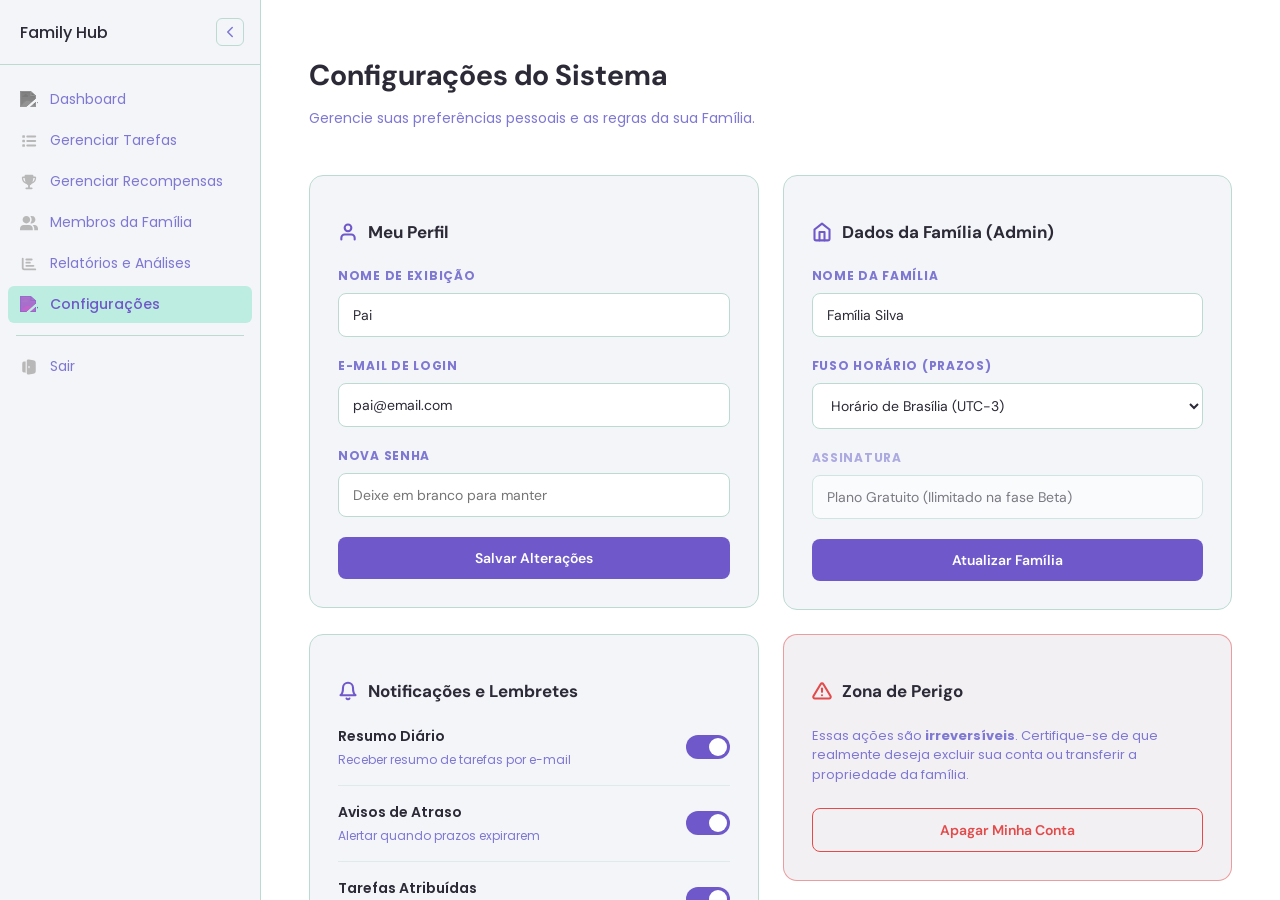
==== commit eb31ee6a: "." ====
--- a/pages/configurações.html
+++ b/pages/configurações.html
@@ -5,6 +5,7 @@
     <meta charset="UTF-8">
     <meta name="viewport" content="width=device-width, initial-scale=1.0">
     <title>Family Hub - Configurações</title>
+    <link rel="icon" type="image/png" href="/assets/icons/house-solid-full.svg">
     <link rel="stylesheet" href="../css/style.css">
     <link rel="preconnect" href="https://fonts.googleapis.com">
     <link href="https://fonts.googleapis.com/css2?family=DM+Sans:wght@400;500;600;700&display=swap" rel="stylesheet">
